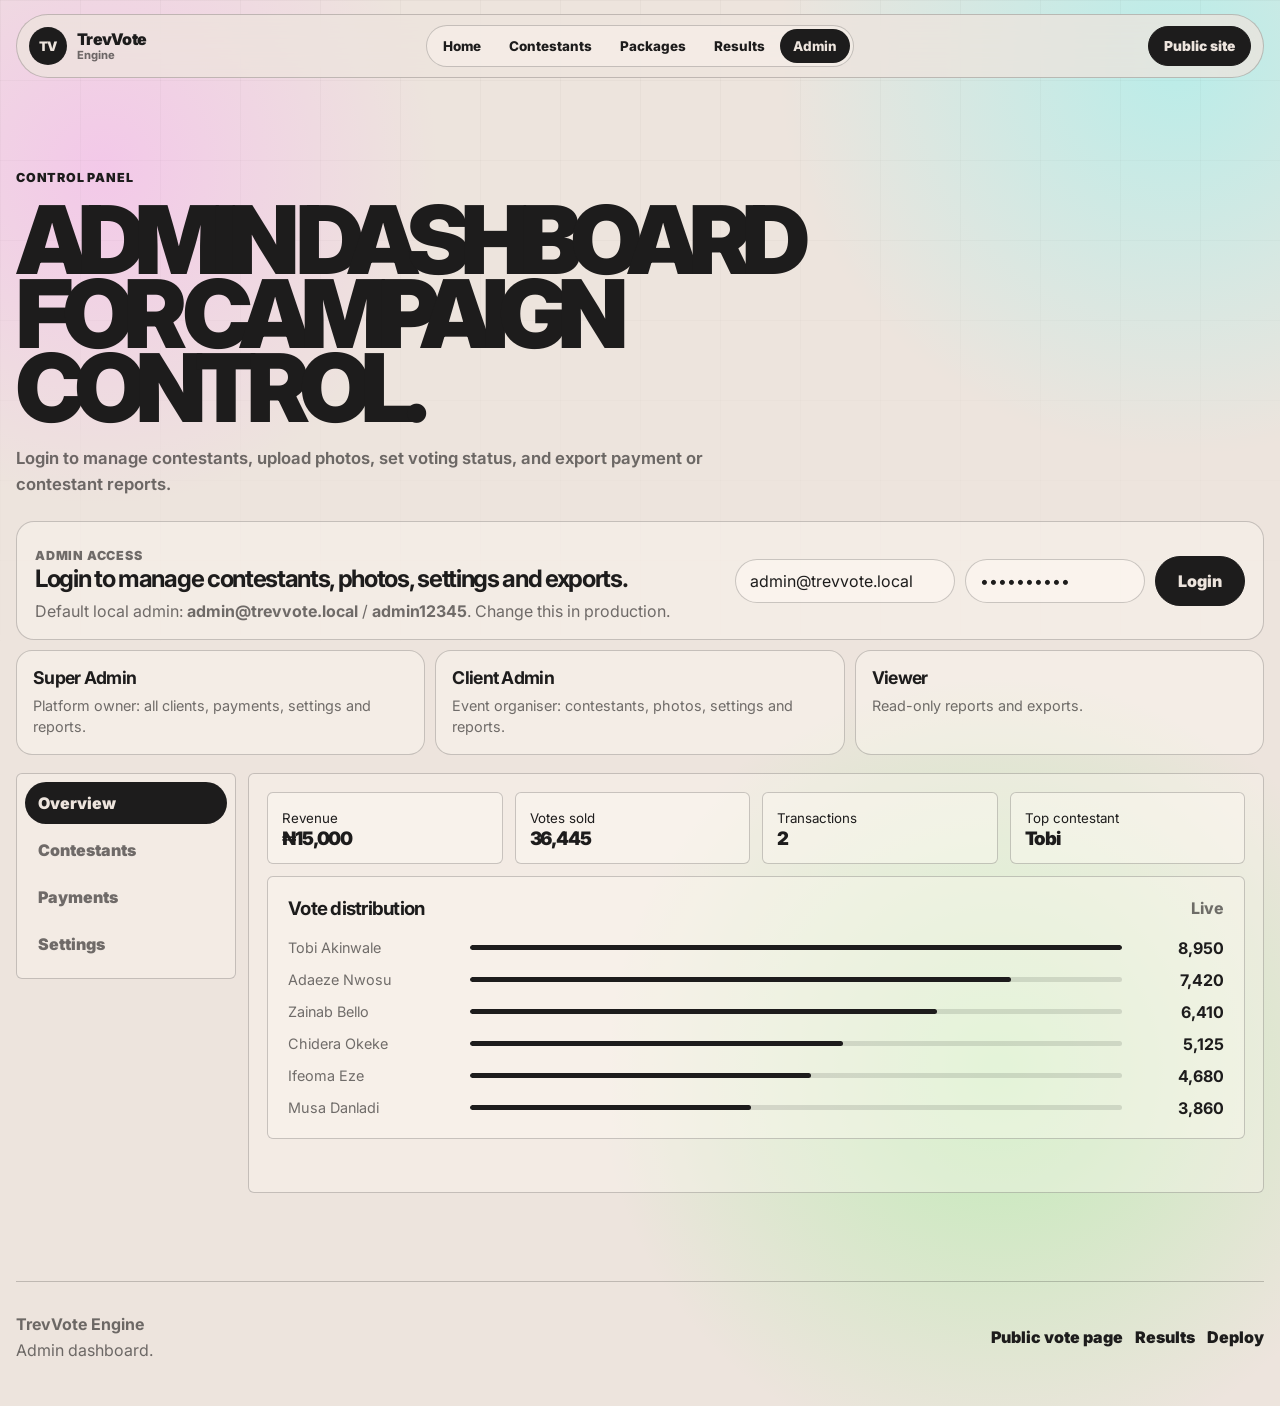
==== admin.html @ abce1b4a "Add files via upload" ====
<!doctype html>
<html lang="en">
  <head>
    <meta charset="UTF-8" />
    <meta name="viewport" content="width=device-width, initial-scale=1.0" />
    <title>Admin — TrevVote Engine</title>
    <link rel="preconnect" href="https://fonts.googleapis.com" />
    <link rel="preconnect" href="https://fonts.gstatic.com" crossorigin />
    <link href="https://fonts.googleapis.com/css2?family=Inter:wght@400;500;600;700;800;900&display=swap" rel="stylesheet" />
    <link rel="stylesheet" href="styles.css" />
  </head>
  <body>
    <div class="app-shell">
      <header class="site-header">
        <a href="index.html" class="brand"><span class="brand-mark">TV</span><span><strong>TrevVote</strong><small>Engine</small></span></a>
        <nav class="desktop-nav"><a href="index.html">Home</a><a href="contestants.html">Contestants</a><a href="packages.html">Packages</a><a href="leaderboard.html">Results</a><a class="active" href="admin.html">Admin</a></nav>
        <div class="header-actions"><a class="primary-btn small" href="contestants.html">Public site</a></div>
      </header>

      <main>
        <section class="section admin-section">
          <div class="section-heading reveal">
            <p class="eyebrow-text">Control panel</p>
            <h2>Admin dashboard for campaign control.</h2>
            <p>Login to manage contestants, upload photos, set voting status, and export payment or contestant reports.</p>
          </div>

          <div class="admin-auth-card reveal" id="adminAuthCard"></div>

          <div class="role-matrix reveal" id="roleMatrix"></div>

          <div class="admin-grid reveal">
            <aside class="admin-sidebar">
              <button class="admin-tab active" data-tab="overview" type="button">Overview</button>
              <button class="admin-tab" data-tab="contestants" type="button">Contestants</button>
              <button class="admin-tab" data-tab="payments" type="button">Payments</button>
              <button class="admin-tab" data-tab="settings" type="button">Settings</button>
            </aside>

            <div class="admin-panel">
              <div class="admin-pane active" id="admin-overview">
                <div class="dashboard-cards">
                  <div><small>Revenue</small><strong id="adminRevenue">₦0</strong></div>
                  <div><small>Votes sold</small><strong id="adminVotes">0</strong></div>
                  <div><small>Transactions</small><strong id="adminTransactions">0</strong></div>
                  <div><small>Top contestant</small><strong id="adminTopContestant">—</strong></div>
                </div>
                <div class="chart-card"><div class="card-head"><h3>Vote distribution</h3><span>Live</span></div><div id="voteBars" class="vote-bars"></div></div>
              </div>

              <div class="admin-pane" id="admin-contestants">
                <div class="form-card">
                  <h3>Add contestant</h3>
                  <div class="admin-form">
                    <input id="newContestantName" placeholder="Contestant name" />
                    <input id="newContestantCode" placeholder="Voting code e.g. CI-007" />
                    <input id="newContestantCategory" placeholder="Category e.g. Music" />
                    <input id="newContestantRegion" placeholder="Region/School" />
                    <input id="newContestantBio" placeholder="Short bio" />
                    <button class="primary-btn" id="addContestantBtn" type="button">Add contestant</button>
                  </div>
                </div>
                <div class="table-card">
                  <div class="card-head"><h3>Current contestants</h3><span id="contestantCount">0</span></div>
                  <div class="table-wrap"><table><thead><tr><th>Name</th><th>Code</th><th>Category</th><th>Votes</th><th>Photo</th><th></th></tr></thead><tbody id="adminContestantRows"></tbody></table></div>
                </div>
              </div>

              <div class="admin-pane" id="admin-payments">
                <div class="table-card">
                  <div class="card-head"><h3>Recent payments</h3><span>Verified only</span></div>
                  <div class="table-wrap"><table><thead><tr><th>Reference</th><th>Voter</th><th>Contestant</th><th>Votes</th><th>Amount</th><th>Status</th></tr></thead><tbody id="paymentRows"></tbody></table></div>
                </div>
                <div class="table-card">
                  <div class="card-head"><h3>Daily report preview</h3><span>Email/WhatsApp ready</span></div>
                  <textarea id="dailyReportText" class="report-textarea" readonly></textarea>
                  <div class="admin-auth-actions" style="margin-top:12px">
                    <button class="secondary-btn" type="button" id="copyDailyReportBtn">Copy report</button>
                    <button class="secondary-btn" type="button" id="whatsappDailyReportBtn">Send via WhatsApp</button>
                  </div>
                </div>
              </div>

              <div class="admin-pane" id="admin-settings">
                <div class="settings-grid">
                  <label><span>Campaign title</span><input id="settingTitle" value="Campus Icons Awards 2026" /></label>
                  <label><span>Vote price</span><input id="settingVotePrice" type="number" min="50" step="50" value="100" /></label>
                  <label><span>Payment gateway</span><select id="settingGateway"><option>Paystack</option><option>Flutterwave</option><option>Monnify</option></select></label>
                  <label><span>Voting status</span><select id="settingStatus"><option value="open">Open</option><option value="paused">Paused</option><option value="closed">Closed</option></select></label>
                  <label><span>Show live results</span><select id="settingShowResults"><option value="true">Yes, show leaderboard</option><option value="false">No, hide leaderboard</option></select></label>
                </div>
                <button class="primary-btn" id="saveSettingsBtn" type="button">Save settings</button>
                <p class="admin-note">Production version should use strong admin passwords, HTTPS, database backups, and PostgreSQL.</p>
              </div>
            </div>
          </div>
        </section>
      </main>

      <footer class="site-footer"><div><strong>TrevVote Engine</strong><p>Admin dashboard.</p></div><div class="footer-links"><a href="contestants.html">Public vote page</a><a href="leaderboard.html">Results</a><a href="DEPLOYMENT.md">Deploy</a></div></footer>
    </div>
    <div class="toast" id="toast" role="status" aria-live="polite"></div>
    <script src="config.js"></script>
    <script src="app.js"></script>
  </body>
</html>
---- styles.css ----
:root {
  --bg: #ede4dd;
  --paper: #f7efe8;
  --paper-2: #fffaf4;
  --ink: #1d1c1c;
  --muted: rgba(29, 28, 28, 0.62);
  --line: rgba(29, 28, 28, 0.22);
  --line-strong: #1d1c1c;
  --green: #83f582;
  --cyan: #7af7f7;
  --pink: #fd97fd;
  --magenta: #fd74fd;
  --peach: #fdad70;
  --yellow: #fff48d;
  --blue: #155dfc;
  --red: #ff0001;
  --success: #12b76a;
  --danger: #f04438;
  --shadow: 0 22px 70px rgba(29, 28, 28, 0.12);
  --radius: 6px;
  --max-width: 1440px;
  font-family: "Inter", "Helvetica Neue", Arial, sans-serif;
}

* { box-sizing: border-box; }
html { scroll-behavior: smooth; }
body {
  margin: 0;
  min-height: 100vh;
  color: var(--ink);
  background:
    radial-gradient(circle at 8% 12%, rgba(253, 151, 253, 0.36), transparent 21rem),
    radial-gradient(circle at 92% 4%, rgba(122, 247, 247, 0.45), transparent 25rem),
    radial-gradient(circle at 78% 76%, rgba(131, 245, 130, 0.42), transparent 25rem),
    var(--bg);
  overflow-x: hidden;
}
body::before {
  content: "";
  position: fixed;
  inset: 0;
  z-index: -1;
  pointer-events: none;
  opacity: 0.42;
  background-image:
    linear-gradient(rgba(29, 28, 28, 0.07) 1px, transparent 1px),
    linear-gradient(90deg, rgba(29, 28, 28, 0.07) 1px, transparent 1px);
  background-size: 6.25vw 6.25vw;
  mask-image: linear-gradient(to bottom, black, transparent 82%);
}

button, input, select, textarea { font: inherit; }
button { cursor: pointer; }
a { color: inherit; text-decoration: none; }
img, svg { max-width: 100%; }

.app-shell {
  width: min(100% - 32px, var(--max-width));
  margin: 0 auto;
}

.site-header {
  position: sticky;
  top: 14px;
  z-index: 40;
  display: grid;
  grid-template-columns: 1fr auto 1fr;
  align-items: center;
  gap: 16px;
  margin: 14px 0 0;
  padding: 10px 12px;
  border: 1px solid var(--line);
  border-radius: 999px;
  background: rgba(237, 228, 221, 0.76);
  backdrop-filter: blur(18px);
}

.brand { display: inline-flex; align-items: center; gap: 10px; width: max-content; }
.brand-mark {
  display: grid;
  place-items: center;
  width: 38px;
  height: 38px;
  border-radius: 50%;
  color: var(--bg);
  background: var(--ink);
  font-size: 0.82rem;
  font-weight: 900;
  letter-spacing: -0.04em;
}
.brand strong, .brand small { display: block; line-height: 1; }
.brand strong { font-weight: 900; letter-spacing: -0.045em; }
.brand small { margin-top: 3px; color: var(--muted); font-size: 0.7rem; font-weight: 750; }

.desktop-nav {
  display: flex;
  justify-content: center;
  align-items: center;
  gap: 2px;
  padding: 3px;
  border: 1px solid var(--line);
  border-radius: 999px;
  background: rgba(255, 250, 244, 0.36);
}
.desktop-nav a {
  padding: 9px 13px;
  border-radius: 999px;
  color: var(--ink);
  font-size: 0.84rem;
  font-weight: 800;
  transition: 0.18s ease;
}
.desktop-nav a:hover { background: var(--ink); color: var(--bg); }
.header-actions { display: flex; align-items: center; justify-content: flex-end; gap: 10px; }

.primary-btn, .secondary-btn, .ghost-btn {
  display: inline-flex;
  align-items: center;
  justify-content: center;
  gap: 8px;
  border-radius: 999px;
  font-weight: 900;
  transition: transform 0.18s ease, color 0.18s ease, background 0.18s ease, border-color 0.18s ease;
  white-space: nowrap;
}
.primary-btn {
  min-height: 50px;
  padding: 0 22px;
  border: 1px solid var(--ink);
  color: var(--bg);
  background: var(--ink);
}
.primary-btn:hover { transform: translateY(-2px); background: var(--blue); border-color: var(--blue); }
.primary-btn.small { min-height: 40px; padding-inline: 15px; font-size: 0.86rem; }
.primary-btn.full { width: 100%; }
.secondary-btn, .ghost-btn {
  border: 1px solid var(--ink);
  color: var(--ink);
  background: transparent;
}
.secondary-btn { min-height: 50px; padding: 0 22px; }
.ghost-btn { min-height: 38px; padding: 0 13px; border-color: var(--line); color: var(--muted); font-size: 0.85rem; }
.secondary-btn:hover, .ghost-btn:hover { transform: translateY(-2px); color: var(--bg); background: var(--ink); border-color: var(--ink); }
.icon-btn { width: 38px; height: 38px; border: 1px solid var(--line); border-radius: 50%; color: var(--muted); background: transparent; }

.hero-section {
  position: relative;
  min-height: calc(100svh - 64px);
  display: grid;
  grid-template-columns: 1fr;
  align-items: center;
  padding: 72px 0 36px;
}
.hero-section::before {
  content: "000";
  position: absolute;
  top: 74px;
  left: 0;
  color: var(--ink);
  font-size: 0.82rem;
  font-weight: 900;
}
.hero-section::after {
  content: "Scroll and discover how paid voting works";
  position: absolute;
  right: 0;
  bottom: 44px;
  color: var(--muted);
  font-size: 0.82rem;
  font-weight: 750;
}
.hero-copy {
  position: relative;
  z-index: 2;
  display: grid;
  justify-items: center;
  text-align: center;
  padding: 42px 0 120px;
}
.eyebrow, .eyebrow-text {
  display: inline-flex;
  align-items: center;
  gap: 8px;
  margin: 0 0 18px;
  color: var(--ink);
  font-size: 0.78rem;
  font-weight: 900;
  letter-spacing: 0.065em;
  text-transform: uppercase;
}
.pulse-dot { width: 8px; height: 8px; border-radius: 50%; background: var(--success); box-shadow: 0 0 0 6px rgba(18,183,106,.13); }
.hero-copy h1 {
  max-width: 1180px;
  margin: 0;
  color: var(--ink);
  font-size: clamp(5.3rem, 14.5vw, 17.2rem);
  line-height: 0.73;
  letter-spacing: -0.115em;
  font-weight: 900;
  text-transform: uppercase;
}
.hero-copy p {
  max-width: 680px;
  margin: 26px 0 0;
  color: var(--ink);
  font-size: clamp(1rem, 1.25vw, 1.18rem);
  font-weight: 650;
  line-height: 1.55;
}
.hero-ctas { display: flex; flex-wrap: wrap; justify-content: center; gap: 12px; margin-top: 30px; }
.trust-strip { display: flex; flex-wrap: wrap; justify-content: center; gap: 8px; margin-top: 28px; }
.trust-strip span {
  padding: 8px 10px;
  border: 1px solid var(--line-strong);
  border-radius: 999px;
  background: rgba(255,250,244,.22);
  color: var(--ink);
  font-size: 0.82rem;
  font-weight: 800;
}

.hero-card {
  position: absolute;
  z-index: 3;
  right: 4vw;
  bottom: 104px;
  width: min(380px, 34vw);
  padding: 18px;
  border: 1px solid var(--ink);
  border-radius: 22px;
  background: var(--yellow);
  box-shadow: var(--shadow);
  transform: rotate(2.5deg);
}
.hero-card::before {
  content: "LIVE";
  position: absolute;
  top: -15px;
  right: 18px;
  padding: 7px 11px;
  border: 1px solid var(--ink);
  border-radius: 999px;
  background: var(--pink);
  font-weight: 900;
  font-size: 0.76rem;
}
.hero-card-top, .card-head, .deadline-box { display: flex; align-items: center; justify-content: space-between; gap: 14px; }
.live-pill { display: inline-flex; align-items: center; gap: 7px; color: var(--ink); font-size: 0.78rem; font-weight: 900; }
.live-pill span { width: 8px; height: 8px; border-radius: 50%; background: var(--success); }
.muted-label, .hero-card small, .metric-card small, .card-head span { color: var(--muted); font-weight: 760; }
.hero-card h2 { margin: 7px 0 0; font-size: 1.35rem; line-height: 0.95; letter-spacing: -0.055em; text-transform: uppercase; }
.mini-metrics { display: grid; grid-template-columns: repeat(3, 1fr); gap: 8px; margin: 18px 0; }
.mini-metrics div, .report-total, .dashboard-cards div, .summary-box, .deadline-box, .settings-grid label, .buyer-grid label, .custom-votes label, .search-box, .filter-box {
  border: 1px solid var(--line);
  background: rgba(255,250,244,.42);
  border-radius: var(--radius);
}
.mini-metrics div { padding: 10px; }
.mini-metrics span, .metric-card strong, .report-total strong, .dashboard-cards strong {
  display: block;
  color: var(--ink);
  font-size: 1.16rem;
  font-weight: 900;
  letter-spacing: -0.06em;
}
.leader-card { padding: 12px; border: 1px solid var(--ink); border-radius: 12px; background: rgba(255,250,244,.36); }
.leader-card .leader-mini { display: flex; align-items: center; gap: 12px; }
.avatar, .contestant-avatar { display: grid; place-items: center; flex: 0 0 auto; color: #fff; font-weight: 900; letter-spacing: -0.06em; }
.avatar { width: 48px; height: 48px; border-radius: 50%; }
.leader-mini h3, .leader-mini p { margin: 0; }
.leader-mini p { margin-top: 3px; color: var(--muted); }
.deadline-box { margin-top: 12px; padding: 11px; }
.deadline-box strong, .deadline-box small { display: block; }
.deadline-box span { padding: 6px 9px; border-radius: 999px; color: var(--bg); background: var(--ink); font-size: 0.76rem; font-weight: 900; text-transform: capitalize; }
.deadline-box span.paused { color: var(--ink); background: var(--peach); }
.deadline-box span.closed { color: #fff; background: var(--danger); }

.section { padding: 88px 0; }
.section-heading { max-width: 860px; margin-bottom: 32px; }
.section-heading.centered { margin-inline: auto; text-align: center; }
.section-heading h2 {
  margin: 0;
  color: var(--ink);
  font-size: clamp(3.4rem, 7.4vw, 8.3rem);
  line-height: 0.78;
  letter-spacing: -0.108em;
  font-weight: 900;
  text-transform: uppercase;
}
.section-heading p:not(.eyebrow-text) { max-width: 690px; margin: 20px 0 0; color: var(--muted); line-height: 1.58; font-size: 1.04rem; font-weight: 650; }
.section-heading.centered p:not(.eyebrow-text) { margin-inline: auto; }

.metrics-section { display: grid; grid-template-columns: repeat(4, 1fr); gap: 0; padding-top: 0; border-top: 5px solid var(--ink); border-bottom: 1px solid var(--ink); }
.metric-card { padding: 20px 18px; border-right: 1px solid var(--line); background: transparent; }
.metric-card:nth-child(2) { background: rgba(122,247,247,.25); }
.metric-card:nth-child(3) { background: rgba(253,151,253,.22); }
.metric-card:nth-child(4) { border-right: 0; background: rgba(131,245,130,.22); }
.metric-card strong { margin: 7px 0 3px; font-size: 1.9rem; }
.metric-card span { color: var(--muted); font-weight: 700; }

.split-section { display: grid; grid-template-columns: .62fr 1fr; gap: 32px; align-items: start; }
.flow-grid, .package-grid, .contestant-grid, .dashboard-cards, .settings-grid { display: grid; gap: 12px; }
.flow-grid { grid-template-columns: repeat(2, 1fr); }
.flow-grid article { min-height: 210px; padding: 22px; border: 1px solid var(--ink); border-radius: 18px; box-shadow: none; }
.flow-grid article:nth-child(1) { background: var(--cyan); }
.flow-grid article:nth-child(2) { background: var(--green); }
.flow-grid article:nth-child(3) { background: var(--pink); }
.flow-grid article:nth-child(4) { background: var(--peach); }
.flow-grid article span { display: grid; place-items: center; width: 44px; height: 44px; border: 1px solid var(--ink); border-radius: 50%; background: rgba(255,250,244,.5); font-weight: 900; }
.flow-grid h3 { margin: 26px 0 10px; font-size: 1.24rem; line-height: 1; letter-spacing: -0.05em; text-transform: uppercase; }
.flow-grid p { margin: 0; color: rgba(29,28,28,.68); line-height: 1.55; font-weight: 650; }

.package-grid { grid-template-columns: repeat(4, 1fr); }
.package-card { min-height: 265px; padding: 20px; border: 1px solid var(--line-strong); border-radius: 0; background: rgba(255,250,244,.26); box-shadow: none; }
.package-card:nth-child(1) { background: rgba(255,244,141,.55); }
.package-card:nth-child(2) { background: rgba(122,247,247,.45); }
.package-card:nth-child(3) { background: rgba(253,151,253,.45); }
.package-card:nth-child(4) { background: rgba(131,245,130,.45); }
.package-card.featured { outline: 5px solid var(--ink); outline-offset: -5px; }
.package-card .tag { display: inline-flex; margin-bottom: 16px; color: var(--muted); font-size: 0.74rem; font-weight: 900; text-transform: uppercase; }
.package-card h3 { margin: 0 0 12px; font-size: 1.22rem; letter-spacing: -0.05em; text-transform: uppercase; }
.package-card strong { display: block; font-size: 2.4rem; letter-spacing: -0.08em; font-weight: 900; }
.package-card p { min-height: 84px; color: var(--muted); line-height: 1.55; font-weight: 650; }
.package-card .secondary-btn { width: 100%; }

.toolbar { display: grid; grid-template-columns: 1fr 220px 220px; gap: 10px; margin-bottom: 24px; }
.search-box, .filter-box, .settings-grid label, .buyer-grid label, .custom-votes label { display: grid; gap: 6px; padding: 10px 12px; }
.search-box span, .filter-box span, .settings-grid span, .buyer-grid span, .custom-votes span { color: var(--muted); font-size: 0.72rem; font-weight: 900; letter-spacing: .06em; text-transform: uppercase; }
input, select { width: 100%; border: 0; outline: 0; color: var(--ink); background: transparent; }
select option { color: var(--ink); }
input::placeholder { color: rgba(29,28,28,.42); }

.contestant-grid { grid-template-columns: repeat(4, 1fr); gap: 18px; }
.contestant-card { overflow: hidden; border: 0; border-radius: 0; background: transparent; box-shadow: none; }
.contestant-visual { min-height: auto; aspect-ratio: 4/5; padding: 14px; display: flex; align-items: flex-end; justify-content: space-between; background: radial-gradient(circle at 22% 18%, rgba(255,255,255,.32), transparent 8rem), var(--contestant-gradient); }
.contestant-avatar { width: 82px; height: 82px; border-radius: 50%; border: 1px solid rgba(255,255,255,.5); background: rgba(255,255,255,.16); font-size: 1.8rem; backdrop-filter: blur(10px); }
.rank-badge, .code-badge, .category-pill { display: inline-flex; align-items: center; width: fit-content; border-radius: 999px; font-weight: 900; }
.rank-badge { padding: 8px 10px; color: var(--ink); background: rgba(237,228,221,.88); }
.contestant-body { padding: 13px 0 0; }
.contestant-meta { display: flex; justify-content: space-between; align-items: center; gap: 10px; margin-bottom: 10px; }
.code-badge, .category-pill { padding: 0; color: var(--muted); background: transparent; font-size: 0.74rem; }
.category-pill { color: var(--ink); }
.contestant-card h3 { margin: 0; font-size: 1.18rem; letter-spacing: -0.045em; }
.contestant-card p { margin: 8px 0 14px; color: var(--muted); line-height: 1.5; font-size: 0.94rem; }
.vote-line { display: flex; align-items: center; justify-content: space-between; gap: 12px; margin-bottom: 10px; color: var(--muted); font-size: 0.86rem; }
.vote-line strong { color: var(--ink); font-size: 1.1rem; letter-spacing: -0.05em; }
.progress-track { overflow: hidden; height: 5px; border-radius: 999px; background: rgba(29,28,28,.13); }
.progress-bar { height: 100%; width: 0%; border-radius: inherit; background: var(--ink); transition: width .5s ease; }
.contestant-card .primary-btn { width: 100%; margin-top: 14px; }
.empty-state { grid-column: 1 / -1; padding: 28px; border: 1px solid var(--line); background: rgba(255,250,244,.3); color: var(--muted); }

.results-layout { display: grid; grid-template-columns: 1fr .42fr; gap: 12px; }
.leaderboard-card, .report-card, .admin-panel, .admin-sidebar, .form-card, .table-card, .chart-card { border: 1px solid var(--line); background: rgba(255,250,244,.34); box-shadow: none; border-radius: var(--radius); }
.leaderboard-card, .report-card, .form-card, .table-card, .chart-card { padding: 20px; }
.card-head h3 { margin: 0; letter-spacing: -0.04em; }
.leaderboard-list { display: grid; gap: 8px; margin-top: 18px; }
.leaderboard-row { display: grid; grid-template-columns: 42px 1fr auto; align-items: center; gap: 14px; padding: 12px; border: 1px solid var(--line); background: rgba(255,250,244,.28); }
.leaderboard-rank { display: grid; place-items: center; width: 42px; height: 42px; border-radius: 50%; color: var(--bg); background: var(--ink); font-weight: 900; }
.leaderboard-row h4, .leaderboard-row p { margin: 0; }
.leaderboard-row h4 { color: var(--ink); }
.leaderboard-row p { margin-top: 4px; color: var(--muted); }
.leaderboard-row strong { font-size: 1rem; letter-spacing: -0.04em; }
.report-card p, .report-card li, .admin-note { color: var(--muted); line-height: 1.62; }
.report-card ul { margin: 20px 0; padding-left: 18px; }
.report-total { display: flex; align-items: center; justify-content: space-between; gap: 10px; padding: 16px; }

.admin-grid { display: grid; grid-template-columns: 220px 1fr; gap: 12px; }
.admin-sidebar { height: max-content; padding: 8px; }
.admin-tab { width: 100%; min-height: 42px; margin-bottom: 5px; border: 1px solid transparent; border-radius: 999px; color: var(--muted); background: transparent; text-align: left; padding: 0 12px; font-weight: 900; }
.admin-tab:hover, .admin-tab.active { color: var(--bg); background: var(--ink); }
.admin-panel { min-height: 420px; padding: 18px; }
.admin-pane { display: none; }
.admin-pane.active { display: block; }
.dashboard-cards { grid-template-columns: repeat(4, 1fr); margin-bottom: 12px; }
.dashboard-cards div { padding: 14px; }
.vote-bars { display: grid; gap: 12px; margin-top: 18px; }
.vote-bar-row { display: grid; grid-template-columns: 170px 1fr 90px; align-items: center; gap: 12px; }
.vote-bar-row span { color: var(--muted); font-size: .9rem; }
.vote-bar-row strong { text-align: right; }
.admin-form { display: grid; grid-template-columns: repeat(4, 1fr) auto; gap: 8px; }
.admin-form input, .settings-grid input, .settings-grid select, .buyer-grid input, .custom-votes input { min-height: 42px; }
.admin-form input { padding: 0 12px; border: 1px solid var(--line); background: rgba(255,250,244,.34); }
.table-card { margin-top: 12px; }
.table-wrap { overflow-x: auto; margin-top: 12px; }
table { width: 100%; border-collapse: collapse; min-width: 720px; }
th, td { padding: 12px 10px; border-bottom: 1px solid var(--line); text-align: left; }
th { color: var(--muted); font-size: .72rem; text-transform: uppercase; letter-spacing: .06em; }
td { color: var(--muted); }
td strong { color: var(--ink); }
.status-pill { display: inline-flex; padding: 6px 9px; border-radius: 999px; color: var(--ink); background: var(--green); font-size: .74rem; font-weight: 900; }
.delete-btn { border: 1px solid rgba(240,68,56,.24); border-radius: 999px; color: #b42318; background: rgba(240,68,56,.08); padding: 8px 10px; font-weight: 900; }
.settings-grid { grid-template-columns: repeat(2, 1fr); margin-bottom: 16px; }
.settings-grid label { padding: 12px; }

.site-footer { display: flex; justify-content: space-between; gap: 18px; align-items: center; padding: 32px 0 46px; color: var(--muted); border-top: 1px solid var(--line); }
.site-footer p { margin: 6px 0 0; }
.footer-links { display: flex; flex-wrap: wrap; gap: 12px; }
.footer-links a { color: var(--ink); font-weight: 900; }

.modal-backdrop { position: fixed; inset: 0; z-index: 80; display: none; align-items: center; justify-content: center; padding: 20px; background: rgba(29,28,28,.62); backdrop-filter: blur(10px); }
.modal-backdrop.active { display: flex; }
.modal { position: relative; width: min(100%, 980px); max-height: min(92vh, 900px); overflow-y: auto; border: 1px solid var(--ink); border-radius: 16px; background: var(--bg); box-shadow: var(--shadow); }
.modal-close { position: absolute; top: 16px; right: 16px; z-index: 2; width: 42px; height: 42px; border: 1px solid var(--line); border-radius: 50%; color: var(--ink); background: rgba(237,228,221,.82); font-size: 1.4rem; }
.modal-grid { display: grid; grid-template-columns: .82fr 1fr; }
.modal-contestant { min-height: 100%; padding: 28px; background: var(--contestant-gradient); }
.modal-contestant-inner { display: flex; min-height: 100%; flex-direction: column; justify-content: space-between; gap: 24px; }
.modal-contestant .contestant-avatar { width: 122px; height: 122px; border-radius: 50%; font-size: 2.8rem; }
.modal-contestant h3 { margin: 14px 0 0; color: #fff; font-size: 2.45rem; line-height: .92; letter-spacing: -.075em; text-transform: uppercase; }
.modal-contestant p { color: rgba(255,255,255,.84); line-height: 1.62; }
.vote-form { padding: 30px; }
.vote-form h2 { margin: 0; font-size: 2rem; letter-spacing: -.055em; }
.form-hint { margin: 10px 0 20px; color: var(--muted); line-height: 1.62; }
.modal-packages { display: grid; grid-template-columns: repeat(2, 1fr); gap: 9px; }
.modal-package-btn { min-height: 96px; padding: 14px; border: 1px solid var(--line); border-radius: 12px; color: var(--ink); background: rgba(255,250,244,.42); text-align: left; transition: .18s ease; }
.modal-package-btn:hover { border-color: var(--ink); }
.modal-package-btn.active { border-color: var(--ink); background: var(--ink); color: var(--bg); }
.modal-package-btn strong, .modal-package-btn span { display: block; }
.modal-package-btn strong { font-size: 1.23rem; letter-spacing: -.05em; }
.modal-package-btn span { margin-top: 5px; opacity: .72; }
.custom-votes { display: grid; grid-template-columns: 1fr auto; gap: 9px; margin: 14px 0; }
.buyer-grid { display: grid; grid-template-columns: repeat(3, 1fr); gap: 9px; }
.summary-box { display: grid; grid-template-columns: repeat(3, 1fr); gap: 9px; margin: 14px 0; padding: 13px; }
.summary-box div { display: grid; gap: 4px; }
.summary-box span { color: var(--muted); font-size: .78rem; }
.summary-box strong { color: var(--ink); font-size: 1.14rem; }
.terms-row { display: flex; gap: 10px; align-items: flex-start; margin: 14px 0 18px; color: var(--muted); line-height: 1.5; }
.terms-row input { width: auto; margin-top: 4px; accent-color: var(--ink); }
.processing-card { width: min(100%, 420px); padding: 36px; border: 1px solid var(--ink); border-radius: 16px; background: var(--bg); text-align: center; box-shadow: var(--shadow); }
.loader-ring { width: 64px; height: 64px; margin: 0 auto 22px; border: 6px solid rgba(29,28,28,.12); border-top-color: var(--ink); border-radius: 50%; animation: spin .85s linear infinite; }
@keyframes spin { to { transform: rotate(360deg); } }
.processing-card h2 { margin: 0 0 10px; letter-spacing: -.05em; }
.processing-card p { margin: 0; color: var(--muted); }
.toast { position: fixed; left: 50%; bottom: 24px; z-index: 100; transform: translate(-50%, 16px); min-width: min(92vw, 440px); padding: 15px 17px; border: 1px solid var(--line); border-radius: 12px; color: var(--ink); background: var(--bg); box-shadow: var(--shadow); opacity: 0; pointer-events: none; transition: .22s ease; }
.toast.show { opacity: 1; transform: translate(-50%, 0); }
.toast.success { background: var(--green); }
.toast.error { background: var(--danger); color: #fff; }
.reveal { animation: fadeUp .55s ease both; }
@keyframes fadeUp { from { opacity:0; transform:translateY(18px); } to { opacity:1; transform:translateY(0); } }

@media (max-width: 1120px) {
  .site-header { grid-template-columns: 1fr auto; }
  .desktop-nav { order: 3; grid-column: 1 / -1; justify-self: center; }
  .hero-card { position: relative; right: auto; bottom: auto; width: min(100%, 560px); margin: -90px auto 0; transform: rotate(0); }
  .metrics-section, .package-grid, .dashboard-cards { grid-template-columns: repeat(2, 1fr); }
  .contestant-grid { grid-template-columns: repeat(2, 1fr); }
  .split-section, .results-layout, .admin-grid, .modal-grid { grid-template-columns: 1fr; }
  .admin-form { grid-template-columns: repeat(2, 1fr); }
  .admin-form .primary-btn { grid-column: 1 / -1; }
}

@media (max-width: 760px) {
  .app-shell { width: min(100% - 22px, var(--max-width)); }
  .site-header { position: relative; top: 0; display: flex; flex-wrap: wrap; border-radius: 22px; }
  .desktop-nav { order: 3; width: 100%; overflow-x: auto; justify-content: flex-start; }
  .header-actions { margin-left: auto; }
  .ghost-btn { display: none; }
  .hero-section { padding-top: 54px; min-height: auto; }
  .hero-section::after { display: none; }
  .hero-copy { padding-bottom: 70px; }
  .hero-copy h1 { font-size: clamp(4.5rem, 21vw, 7.6rem); }
  .hero-card { margin-top: -30px; }
  .metrics-section, .package-grid, .flow-grid, .contestant-grid, .toolbar, .dashboard-cards, .settings-grid, .modal-packages, .buyer-grid, .summary-box, .custom-votes { grid-template-columns: 1fr; }
  .metrics-section { border-bottom: 0; }
  .metric-card { border-right: 0; border-bottom: 1px solid var(--line); }
  .mini-metrics { grid-template-columns: 1fr; }
  .section { padding: 60px 0; }
  .section-heading h2 { font-size: clamp(3.5rem, 17vw, 6.2rem); }
  .contestant-visual { aspect-ratio: 1/1; }
  .leaderboard-row { grid-template-columns: 42px 1fr; }
  .leaderboard-row strong { grid-column: 2; }
  .vote-bar-row { grid-template-columns: 1fr; }
  .vote-bar-row strong { text-align: left; }
  .site-footer { flex-direction: column; align-items: flex-start; }
}

/* Admin/auth/photo/export additions */
.admin-auth-card {
  margin: -8px 0 18px;
  border: 1px solid var(--line);
  background: rgba(255,250,244,.36);
  border-radius: 18px;
  padding: 18px;
}
.admin-auth-inner {
  display: grid;
  grid-template-columns: 1fr auto;
  align-items: center;
  gap: 18px;
}
.admin-auth-inner h3 {
  margin: 0;
  font-size: 1.5rem;
  letter-spacing: -.055em;
}
.admin-auth-inner p {
  margin: 8px 0 0;
  color: var(--muted);
}
.admin-login-form {
  display: grid;
  grid-template-columns: 220px 180px auto;
  gap: 10px;
  align-items: center;
}
.admin-login-form input {
  min-height: 44px;
  padding: 0 14px;
  border: 1px solid var(--line);
  border-radius: 999px;
  background: rgba(255,250,244,.52);
}
.admin-auth-actions {
  display: flex;
  flex-wrap: wrap;
  justify-content: flex-end;
  gap: 10px;
}
.contestant-photo {
  display: block;
  width: 92px;
  height: 92px;
  object-fit: cover;
  border-radius: 50%;
  border: 1px solid rgba(255,255,255,.5);
  background: rgba(255,255,255,.16);
}
.modal-photo {
  width: 122px;
  height: 122px;
}
.admin-photo-thumb {
  width: 46px;
  height: 46px;
  object-fit: cover;
  border-radius: 50%;
  border: 1px solid var(--line);
  vertical-align: middle;
  margin-right: 8px;
}
.upload-btn {
  display: inline-flex;
  align-items: center;
  justify-content: center;
  min-height: 34px;
  padding: 0 10px;
  border: 1px solid var(--line-strong);
  border-radius: 999px;
  color: var(--ink);
  font-size: .78rem;
  font-weight: 900;
  cursor: pointer;
}
.upload-btn:hover {
  color: var(--bg);
  background: var(--ink);
}
@media (max-width: 1120px) {
  .admin-auth-inner,
  .admin-login-form {
    grid-template-columns: 1fr;
  }
  .admin-auth-actions {
    justify-content: flex-start;
  }
}
.admin-form { grid-template-columns: repeat(5, 1fr) auto; }
@media (max-width: 1120px) { .admin-form { grid-template-columns: repeat(2, 1fr); } }
@media (max-width: 760px) { .admin-form { grid-template-columns: 1fr; } }
.desktop-nav a.active { background: var(--ink); color: var(--bg); }

/* Profile/share/hidden-results/report improvements */
.card-actions {
  display: grid;
  grid-template-columns: 1fr;
  gap: 8px;
  margin-top: 14px;
}
.card-actions .primary-btn,
.card-actions .secondary-btn,
.card-actions .ghost-btn {
  width: 100%;
  min-height: 42px;
  padding-inline: 12px;
  font-size: .82rem;
}
.profile-container {
  padding: 72px 0 88px;
}
.profile-hero {
  display: grid;
  grid-template-columns: minmax(320px, .82fr) 1fr;
  gap: 28px;
  align-items: stretch;
}
.profile-visual {
  min-height: 620px;
  display: grid;
  place-items: center;
  background: radial-gradient(circle at 20% 15%, rgba(255,255,255,.35), transparent 12rem), var(--contestant-gradient);
  border: 1px solid var(--ink);
  border-radius: 28px;
  overflow: hidden;
}
.profile-photo {
  width: 100%;
  height: 100%;
  object-fit: cover;
}
.profile-initials {
  display: grid;
  place-items: center;
  width: min(58%, 320px);
  aspect-ratio: 1;
  border-radius: 50%;
  border: 1px solid rgba(255,255,255,.55);
  background: rgba(255,255,255,.16);
  color: #fff;
  font-size: clamp(5rem, 10vw, 9rem);
  font-weight: 900;
  letter-spacing: -.1em;
}
.profile-copy {
  display: flex;
  flex-direction: column;
  justify-content: center;
  border: 1px solid var(--line);
  border-radius: 28px;
  background: rgba(255,250,244,.34);
  padding: clamp(24px, 4vw, 54px);
}
.profile-copy h1 {
  margin: 0;
  font-size: clamp(4rem, 9vw, 9rem);
  line-height: .76;
  letter-spacing: -.11em;
  text-transform: uppercase;
}
.profile-copy p {
  color: var(--muted);
  line-height: 1.6;
  font-size: 1.05rem;
}
.profile-stats {
  display: grid;
  grid-template-columns: repeat(2, 1fr);
  gap: 10px;
  margin: 24px 0;
}
.profile-stats div,
.hidden-results-card,
.role-card {
  border: 1px solid var(--line);
  background: rgba(255,250,244,.42);
  border-radius: 16px;
  padding: 16px;
}
.profile-stats span {
  display: block;
  color: var(--muted);
  font-size: .76rem;
  font-weight: 900;
  letter-spacing: .06em;
  text-transform: uppercase;
}
.profile-stats strong {
  display: block;
  margin-top: 6px;
  font-size: 1.35rem;
  letter-spacing: -.055em;
}
.profile-actions {
  display: flex;
  flex-wrap: wrap;
  gap: 10px;
}
.hidden-results-card {
  padding: 34px;
  text-align: center;
}
.hidden-results-card h3 {
  margin: 0 0 10px;
  font-size: clamp(2rem, 5vw, 4rem);
  line-height: .85;
  letter-spacing: -.09em;
  text-transform: uppercase;
}
.hidden-results-card p {
  max-width: 620px;
  margin: 0 auto;
  color: var(--muted);
  line-height: 1.6;
}
.role-matrix {
  display: grid;
  grid-template-columns: repeat(3, 1fr);
  gap: 10px;
  margin: -8px 0 18px;
}
.role-card strong,
.role-card span {
  display: block;
}
.role-card strong {
  font-size: 1.1rem;
  letter-spacing: -.04em;
}
.role-card span {
  margin-top: 8px;
  color: var(--muted);
  line-height: 1.45;
  font-size: .9rem;
}
.role-card.active {
  background: var(--green);
  border-color: var(--ink);
}
.report-textarea {
  width: 100%;
  min-height: 250px;
  resize: vertical;
  border: 1px solid var(--line);
  border-radius: 14px;
  padding: 14px;
  color: var(--ink);
  background: rgba(255,250,244,.42);
  font: 700 .95rem/1.55 "Inter", sans-serif;
}
@media (min-width: 700px) {
  .card-actions { grid-template-columns: 1fr 1fr; }
  .card-actions .ghost-btn { grid-column: 1 / -1; }
}
@media (max-width: 960px) {
  .profile-hero,
  .role-matrix { grid-template-columns: 1fr; }
  .profile-visual { min-height: 420px; }
}
@media (max-width: 640px) {
  .profile-stats { grid-template-columns: 1fr; }
  .profile-actions { display: grid; grid-template-columns: 1fr; }
}
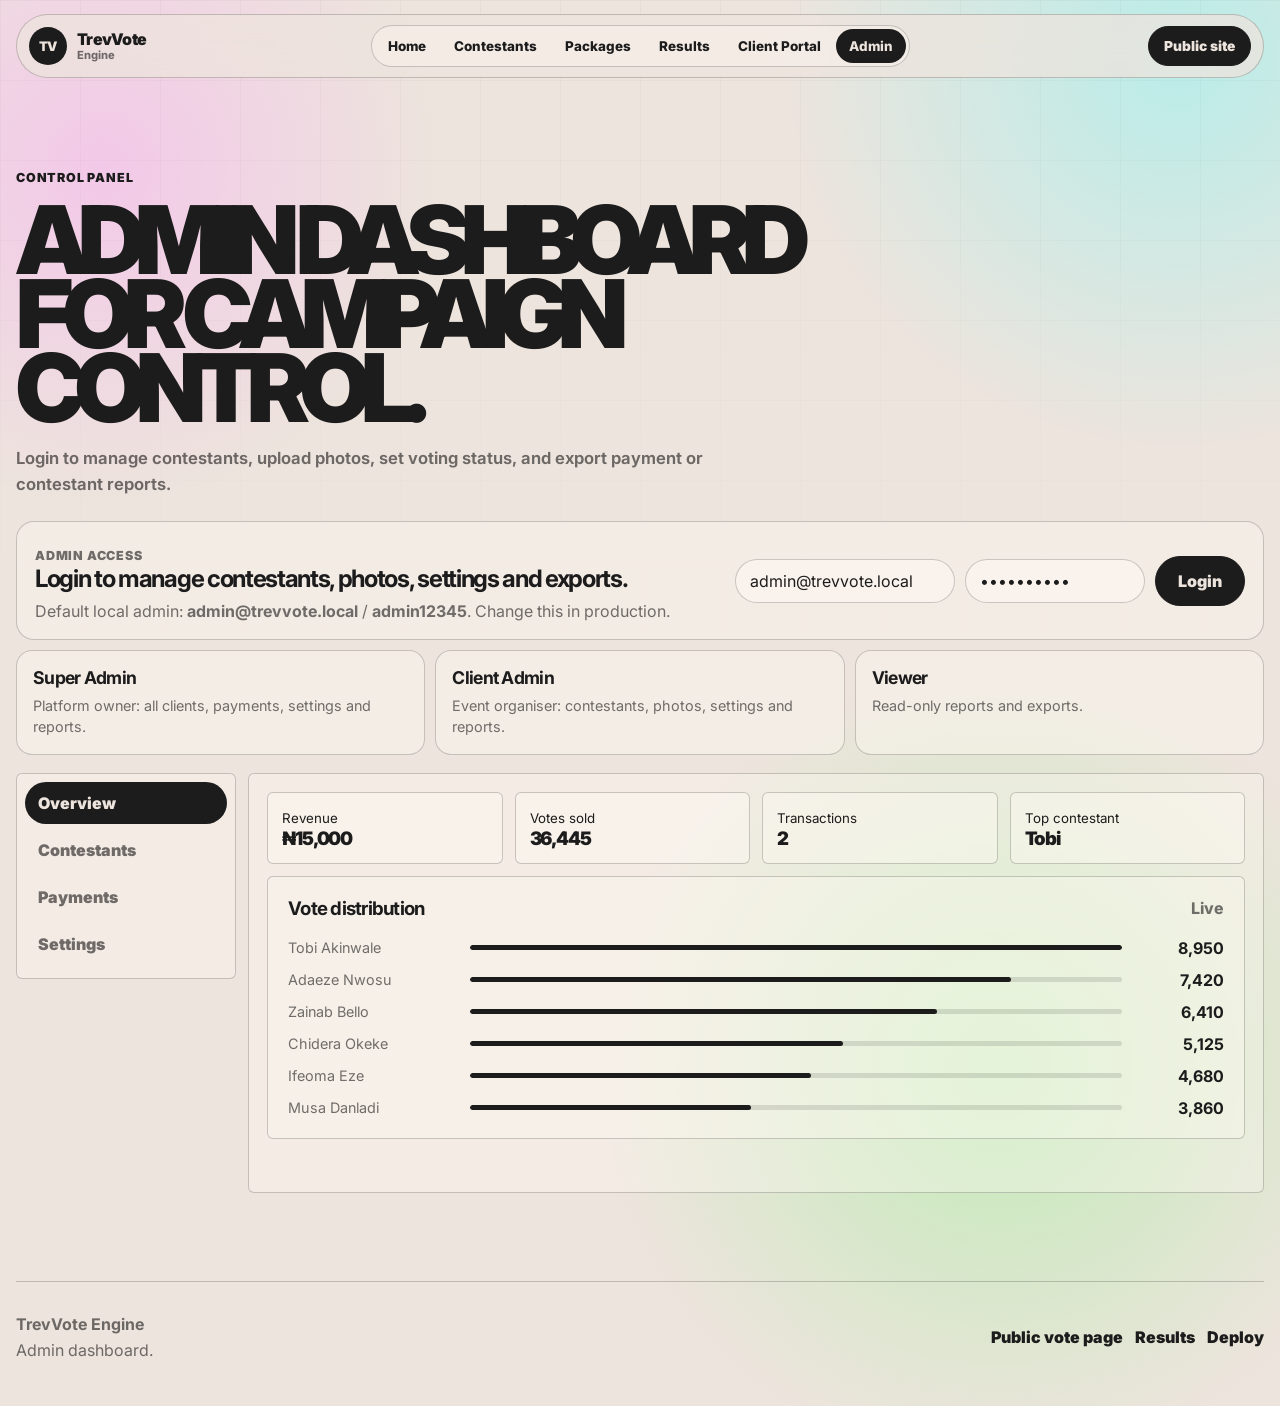
==== commit 302ef184: "Add files via upload" ====
--- a/admin.html
+++ b/admin.html
@@ -13,7 +13,7 @@
     <div class="app-shell">
       <header class="site-header">
         <a href="index.html" class="brand"><span class="brand-mark">TV</span><span><strong>TrevVote</strong><small>Engine</small></span></a>
-        <nav class="desktop-nav"><a href="index.html">Home</a><a href="contestants.html">Contestants</a><a href="packages.html">Packages</a><a href="leaderboard.html">Results</a><a class="active" href="admin.html">Admin</a></nav>
+        <nav class="desktop-nav"><a href="index.html">Home</a><a href="contestants.html">Contestants</a><a href="packages.html">Packages</a><a href="leaderboard.html">Results</a><a href="client-portal.html">Client Portal</a><a class="active" href="admin.html">Admin</a></nav>
         <div class="header-actions"><a class="primary-btn small" href="contestants.html">Public site</a></div>
       </header>
 
--- a/styles.css
+++ b/styles.css
@@ -738,3 +738,155 @@
   .profile-stats { grid-template-columns: 1fr; }
   .profile-actions { display: grid; grid-template-columns: 1fr; }
 }
+
+/* Client portal */
+.client-portal-grid {
+  display: grid;
+  grid-template-columns: 1.1fr .9fr;
+  gap: 14px;
+}
+.portal-card {
+  border: 1px solid var(--line);
+  background: rgba(255,250,244,.38);
+  border-radius: 22px;
+  padding: 20px;
+}
+.portal-card.wide-card {
+  grid-column: 1 / -1;
+}
+.portal-form-grid,
+.portal-upload-grid {
+  display: grid;
+  grid-template-columns: repeat(2, 1fr);
+  gap: 12px;
+  margin: 18px 0;
+}
+.portal-form-grid label {
+  display: grid;
+  gap: 7px;
+  border: 1px solid var(--line);
+  background: rgba(255,250,244,.42);
+  border-radius: 14px;
+  padding: 12px;
+}
+.portal-form-grid label.wide,
+.upload-zone.wide {
+  grid-column: 1 / -1;
+}
+.portal-form-grid span {
+  color: var(--muted);
+  font-size: .74rem;
+  font-weight: 900;
+  letter-spacing: .06em;
+  text-transform: uppercase;
+}
+.portal-form-grid input,
+.portal-form-grid select,
+.portal-form-grid textarea,
+.portal-link-row input {
+  width: 100%;
+  border: 0;
+  outline: 0;
+  color: var(--ink);
+  background: transparent;
+}
+.portal-form-grid textarea {
+  min-height: 120px;
+  resize: vertical;
+  line-height: 1.5;
+}
+.upload-zone {
+  display: grid;
+  gap: 12px;
+}
+.poll-preview {
+  min-height: 180px;
+  display: grid;
+  place-items: center;
+  border: 1px dashed var(--line-strong);
+  border-radius: 18px;
+  background: rgba(255,250,244,.32);
+  overflow: hidden;
+  color: var(--muted);
+  font-weight: 900;
+}
+.poll-preview.banner {
+  min-height: 260px;
+}
+.poll-preview img {
+  width: 100%;
+  height: 100%;
+  max-height: 360px;
+  object-fit: cover;
+}
+.portal-link-row {
+  display: grid;
+  grid-template-columns: 1fr auto;
+  gap: 10px;
+  margin-top: 14px;
+}
+.portal-link-row input {
+  min-height: 48px;
+  border: 1px solid var(--line);
+  border-radius: 999px;
+  padding: 0 16px;
+  background: rgba(255,250,244,.42);
+}
+.portal-contestant-list {
+  display: grid;
+  gap: 10px;
+  margin-top: 14px;
+}
+.portal-contestant-row {
+  display: grid;
+  grid-template-columns: 1fr auto;
+  align-items: center;
+  gap: 12px;
+  border: 1px solid var(--line);
+  border-radius: 18px;
+  padding: 12px;
+  background: rgba(255,250,244,.32);
+}
+.portal-contestant-mini {
+  display: flex;
+  align-items: center;
+  gap: 12px;
+}
+.portal-contestant-mini img,
+.portal-contestant-mini > span {
+  display: grid;
+  place-items: center;
+  width: 54px;
+  height: 54px;
+  border-radius: 50%;
+  object-fit: cover;
+  background: var(--ink);
+  color: var(--bg);
+  font-weight: 900;
+}
+.portal-contestant-mini strong,
+.portal-contestant-mini small {
+  display: block;
+}
+.portal-contestant-mini small {
+  margin-top: 3px;
+  color: var(--muted);
+}
+.portal-row-actions {
+  display: flex;
+  flex-wrap: wrap;
+  justify-content: flex-end;
+  gap: 8px;
+}
+@media (max-width: 980px) {
+  .client-portal-grid,
+  .portal-form-grid,
+  .portal-upload-grid,
+  .portal-link-row,
+  .portal-contestant-row {
+    grid-template-columns: 1fr;
+  }
+  .portal-row-actions {
+    justify-content: flex-start;
+  }
+}
